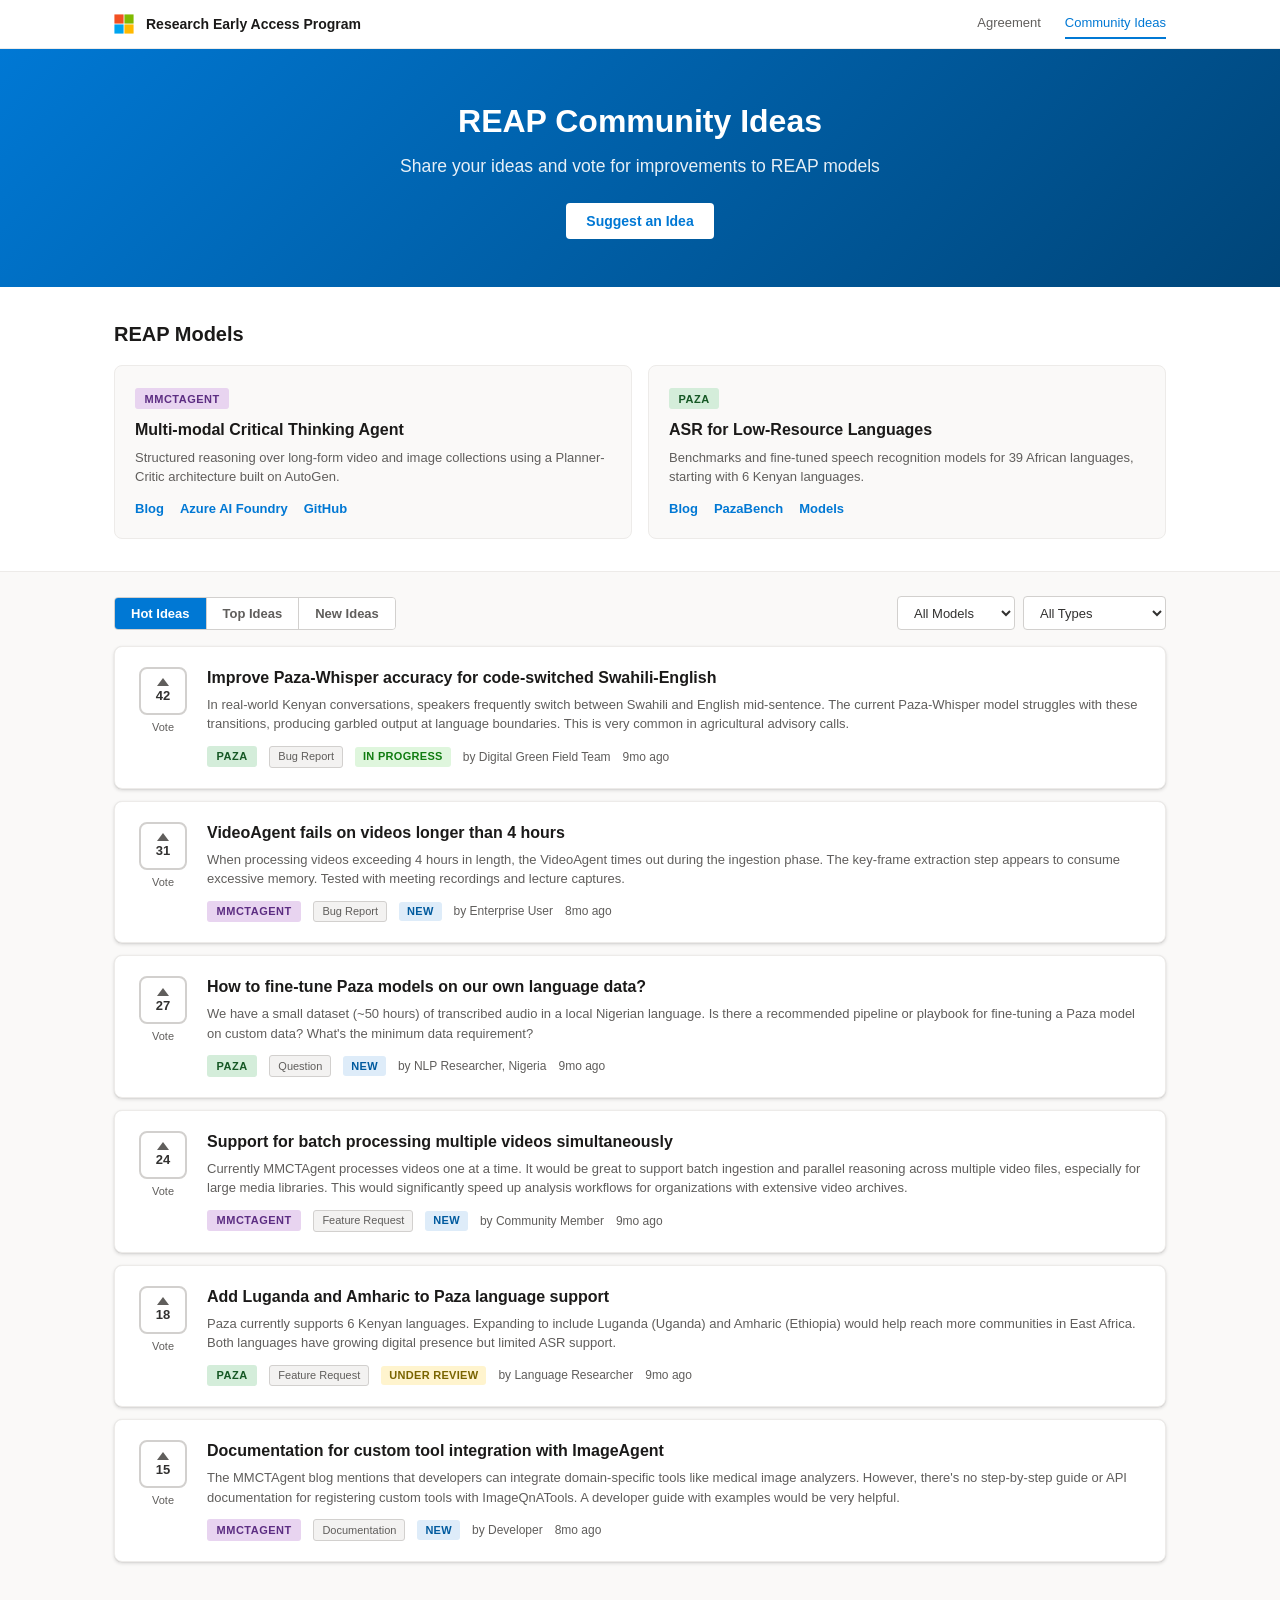
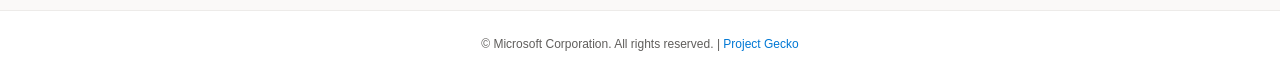
==== community.html @ 5a437394 "Add REAP Community Ideas page with voting, submit, sort/filter" ====
<!DOCTYPE html>
<html lang="en">
<head>
    <meta charset="UTF-8">
    <meta name="viewport" content="width=device-width, initial-scale=1.0">
    <title>REAP Community Ideas</title>
    <link rel="stylesheet" href="css/styles.css">
</head>
<body>
    <!-- Header -->
    <header class="header">
        <div class="header-inner">
            <div class="header-left">
                <svg class="ms-logo" viewBox="0 0 48 48" xmlns="http://www.w3.org/2000/svg">
                    <rect x="1" y="1" width="22" height="22" fill="#f25022"/>
                    <rect x="25" y="1" width="22" height="22" fill="#7fba00"/>
                    <rect x="1" y="25" width="22" height="22" fill="#00a4ef"/>
                    <rect x="25" y="25" width="22" height="22" fill="#ffb900"/>
                </svg>
                <span class="header-title">Research Early Access Program</span>
            </div>
            <nav class="header-nav">
                <a href="index.html">Agreement</a>
                <a href="community.html" class="active">Community Ideas</a>
            </nav>
        </div>
    </header>

    <!-- Hero -->
    <section class="hero">
        <div class="hero-inner">
            <h1>REAP Community Ideas</h1>
            <p class="hero-subtitle">Share your ideas and vote for improvements to REAP models</p>
            <button class="btn btn-primary" onclick="openSubmitModal()">Suggest an Idea</button>
        </div>
    </section>

    <!-- Model Cards -->
    <section class="models-section">
        <div class="container">
            <h2 class="section-title">REAP Models</h2>
            <div class="model-cards">
                <div class="model-card">
                    <div class="model-badge badge-mmctagent">MMCTAgent</div>
                    <h3>Multi-modal Critical Thinking Agent</h3>
                    <p>Structured reasoning over long-form video and image collections using a Planner-Critic architecture built on AutoGen.</p>
                    <div class="model-links">
                        <a href="https://www.microsoft.com/en-us/research/blog/mmctagent-enabling-multimodal-reasoning-over-large-video-and-image-collections/" target="_blank" rel="noopener noreferrer">Blog</a>
                        <a href="https://labs.ai.azure.com/projects/mmct-agent/" target="_blank" rel="noopener noreferrer">Azure AI Foundry</a>
                        <a href="https://github.com/microsoft/MMCTAgent" target="_blank" rel="noopener noreferrer">GitHub</a>
                    </div>
                </div>
                <div class="model-card">
                    <div class="model-badge badge-paza">Paza</div>
                    <h3>ASR for Low-Resource Languages</h3>
                    <p>Benchmarks and fine-tuned speech recognition models for 39 African languages, starting with 6 Kenyan languages.</p>
                    <div class="model-links">
                        <a href="https://www.microsoft.com/en-us/research/blog/paza-introducing-automatic-speech-recognition-benchmarks-and-models-for-low-resource-languages/" target="_blank" rel="noopener noreferrer">Blog</a>
                        <a href="https://huggingface.co/spaces/microsoft/paza-bench" target="_blank" rel="noopener noreferrer">PazaBench</a>
                        <a href="https://huggingface.co/collections/microsoft/paza" target="_blank" rel="noopener noreferrer">Models</a>
                    </div>
                </div>
            </div>
        </div>
    </section>

    <!-- Ideas Section -->
    <section class="ideas-section">
        <div class="container">
            <div class="ideas-header">
                <div class="sort-tabs">
                    <button class="tab active" data-sort="hot" onclick="setSort('hot', this)">Hot Ideas</button>
                    <button class="tab" data-sort="top" onclick="setSort('top', this)">Top Ideas</button>
                    <button class="tab" data-sort="new" onclick="setSort('new', this)">New Ideas</button>
                </div>
                <div class="filter-controls">
                    <select id="modelFilter" onchange="filterIdeas()">
                        <option value="all">All Models</option>
                        <option value="MMCTAgent">MMCTAgent</option>
                        <option value="Paza">Paza</option>
                    </select>
                    <select id="typeFilter" onchange="filterIdeas()">
                        <option value="all">All Types</option>
                        <option value="Feature Request">Feature Request</option>
                        <option value="Bug Report">Bug Report</option>
                        <option value="Question">Question</option>
                        <option value="Documentation">Documentation</option>
                    </select>
                </div>
            </div>

            <div id="ideasList" class="ideas-list">
                <!-- Ideas populated by JS -->
            </div>

            <div id="emptyState" class="empty-state" style="display:none;">
                <svg width="64" height="64" viewBox="0 0 24 24" fill="none" stroke="#999" stroke-width="1.5">
                    <path d="M9.663 17h4.673M12 3v1m6.364 1.636l-.707.707M21 12h-1M4 12H3m3.343-5.657l-.707-.707m2.828 9.9a5 5 0 117.072 0l-.548.547A3.374 3.374 0 0014 18.469V19a2 2 0 11-4 0v-.531c0-.895-.356-1.754-.988-2.386l-.548-.547z"/>
                </svg>
                <h3>No ideas yet</h3>
                <p>Be the first to suggest an idea for this model!</p>
                <button class="btn btn-primary" onclick="openSubmitModal()">Suggest an Idea</button>
            </div>
        </div>
    </section>

    <!-- Submit Modal -->
    <div id="submitModal" class="modal-overlay" style="display:none;">
        <div class="modal">
            <div class="modal-header">
                <h2>Suggest an Idea</h2>
                <button class="modal-close" onclick="closeSubmitModal()">&times;</button>
            </div>
            <form id="ideaForm" onsubmit="submitIdea(event)">
                <div class="form-group">
                    <label for="ideaTitle">Title <span class="required">*</span></label>
                    <input type="text" id="ideaTitle" required maxlength="200" placeholder="Brief summary of your idea">
                </div>
                <div class="form-group">
                    <label for="ideaDescription">Description <span class="required">*</span></label>
                    <textarea id="ideaDescription" required rows="5" maxlength="2000" placeholder="Describe your idea in detail. What problem does it solve? How would it work?"></textarea>
                </div>
                <div class="form-row">
                    <div class="form-group">
                        <label for="ideaModel">Model <span class="required">*</span></label>
                        <select id="ideaModel" required>
                            <option value="">Select a model</option>
                            <option value="MMCTAgent">MMCTAgent</option>
                            <option value="Paza">Paza</option>
                        </select>
                    </div>
                    <div class="form-group">
                        <label for="ideaType">Feedback Type <span class="required">*</span></label>
                        <select id="ideaType" required>
                            <option value="">Select type</option>
                            <option value="Feature Request">Feature Request</option>
                            <option value="Bug Report">Bug Report</option>
                            <option value="Question">Question</option>
                            <option value="Documentation">Documentation</option>
                        </select>
                    </div>
                </div>
                <div class="form-group">
                    <label for="ideaAuthor">Your Name <span class="optional">(optional)</span></label>
                    <input type="text" id="ideaAuthor" maxlength="100" placeholder="How should we credit you?">
                </div>
                <div class="form-actions">
                    <button type="button" class="btn btn-secondary" onclick="closeSubmitModal()">Cancel</button>
                    <button type="submit" class="btn btn-primary" id="submitBtn">Submit Idea</button>
                </div>
            </form>
        </div>
    </div>

    <!-- Toast Notification -->
    <div id="toast" class="toast" style="display:none;"></div>

    <footer class="footer">
        <p>&copy; Microsoft Corporation. All rights reserved. | <a href="https://www.microsoft.com/en-us/research/project/project-gecko/" target="_blank" rel="noopener noreferrer">Project Gecko</a></p>
    </footer>

    <script src="js/fingerprint.js"></script>
    <script src="js/app.js"></script>
</body>
</html>
---- css/styles.css ----
/* ============================================
   REAP Community Ideas – Fluent UI Inspired
   ============================================ */

:root {
    --ms-blue: #0078d4;
    --ms-blue-dark: #005a9e;
    --ms-blue-light: #deecf9;
    --ms-green: #107c10;
    --ms-red: #d13438;
    --ms-orange: #ffb900;
    --ms-purple: #8764b8;
    --ms-gray-10: #faf9f8;
    --ms-gray-20: #f3f2f1;
    --ms-gray-30: #edebe9;
    --ms-gray-40: #d2d0ce;
    --ms-gray-80: #605e5c;
    --ms-gray-90: #3b3a39;
    --ms-gray-100: #323130;
    --ms-gray-130: #1b1a19;
    --font-family: 'Segoe UI', -apple-system, BlinkMacSystemFont, sans-serif;
    --shadow-4: 0 1.6px 3.6px rgba(0,0,0,.132), 0 .3px .9px rgba(0,0,0,.108);
    --shadow-8: 0 3.2px 7.2px rgba(0,0,0,.132), 0 .6px 1.8px rgba(0,0,0,.108);
    --shadow-16: 0 6.4px 14.4px rgba(0,0,0,.132), 0 1.2px 3.6px rgba(0,0,0,.108);
    --radius: 8px;
}

* {
    margin: 0;
    padding: 0;
    box-sizing: border-box;
}

body {
    font-family: var(--font-family);
    color: var(--ms-gray-100);
    background: var(--ms-gray-10);
    line-height: 1.5;
}

a {
    color: var(--ms-blue);
    text-decoration: none;
}
a:hover {
    text-decoration: underline;
}

.container {
    max-width: 1100px;
    margin: 0 auto;
    padding: 0 1.5rem;
}

/* Header */
.header {
    background: #fff;
    border-bottom: 1px solid var(--ms-gray-30);
    position: sticky;
    top: 0;
    z-index: 100;
}
.header-inner {
    max-width: 1100px;
    margin: 0 auto;
    padding: 0 1.5rem;
    display: flex;
    align-items: center;
    justify-content: space-between;
    height: 48px;
}
.header-left {
    display: flex;
    align-items: center;
    gap: 0.75rem;
}
.ms-logo {
    width: 20px;
    height: 20px;
}
.header-title {
    font-size: 0.875rem;
    font-weight: 600;
    color: var(--ms-gray-130);
}
.header-nav {
    display: flex;
    gap: 1.5rem;
}
.header-nav a {
    font-size: 0.8125rem;
    color: var(--ms-gray-80);
    font-weight: 500;
    padding: 0.25rem 0;
    border-bottom: 2px solid transparent;
}
.header-nav a.active,
.header-nav a:hover {
    color: var(--ms-blue);
    border-bottom-color: var(--ms-blue);
    text-decoration: none;
}

/* Hero */
.hero {
    background: linear-gradient(135deg, #0078d4 0%, #004578 100%);
    color: #fff;
    padding: 3rem 0;
    text-align: center;
}
.hero-inner {
    max-width: 1100px;
    margin: 0 auto;
    padding: 0 1.5rem;
}
.hero h1 {
    font-size: 2rem;
    font-weight: 600;
    margin-bottom: 0.5rem;
}
.hero-subtitle {
    font-size: 1.1rem;
    opacity: 0.9;
    margin-bottom: 1.5rem;
}

/* Buttons */
.btn {
    display: inline-flex;
    align-items: center;
    gap: 0.5rem;
    padding: 0.6rem 1.25rem;
    border-radius: 4px;
    font-size: 0.875rem;
    font-weight: 600;
    font-family: var(--font-family);
    cursor: pointer;
    border: none;
    transition: all 0.15s;
}
.btn-primary {
    background: #fff;
    color: var(--ms-blue);
}
.hero .btn-primary:hover {
    background: var(--ms-blue-light);
}
.btn-secondary {
    background: transparent;
    color: var(--ms-gray-80);
    border: 1px solid var(--ms-gray-40);
}
.btn-secondary:hover {
    background: var(--ms-gray-20);
}

/* Model Cards Section */
.models-section {
    padding: 2rem 0;
    background: #fff;
    border-bottom: 1px solid var(--ms-gray-30);
}
.section-title {
    font-size: 1.25rem;
    font-weight: 600;
    margin-bottom: 1rem;
    color: var(--ms-gray-130);
}
.model-cards {
    display: grid;
    grid-template-columns: 1fr 1fr;
    gap: 1rem;
}
.model-card {
    background: var(--ms-gray-10);
    border: 1px solid var(--ms-gray-30);
    border-radius: var(--radius);
    padding: 1.25rem;
}
.model-card h3 {
    font-size: 1rem;
    font-weight: 600;
    margin: 0.5rem 0 0.4rem;
    color: var(--ms-gray-130);
}
.model-card p {
    font-size: 0.8125rem;
    color: var(--ms-gray-80);
    margin-bottom: 0.75rem;
    line-height: 1.5;
}
.model-links {
    display: flex;
    gap: 1rem;
}
.model-links a {
    font-size: 0.8125rem;
    font-weight: 600;
}

/* Badges */
.model-badge {
    display: inline-block;
    padding: 0.15rem 0.6rem;
    border-radius: 3px;
    font-size: 0.6875rem;
    font-weight: 700;
    text-transform: uppercase;
    letter-spacing: 0.5px;
}
.badge-mmctagent {
    background: #e8d4f0;
    color: #5c2d82;
}
.badge-paza {
    background: #d4edda;
    color: #155724;
}

.status-badge {
    display: inline-block;
    padding: 0.1rem 0.5rem;
    border-radius: 3px;
    font-size: 0.6875rem;
    font-weight: 600;
    text-transform: uppercase;
    letter-spacing: 0.3px;
}
.status-new {
    background: var(--ms-blue-light);
    color: var(--ms-blue-dark);
}
.status-under-review {
    background: #fff4ce;
    color: #7a6400;
}
.status-in-progress {
    background: #dff6dd;
    color: #107c10;
}
.status-completed {
    background: #d2d0ce;
    color: #3b3a39;
}

.type-tag {
    display: inline-block;
    padding: 0.1rem 0.5rem;
    border-radius: 3px;
    font-size: 0.6875rem;
    color: var(--ms-gray-80);
    background: var(--ms-gray-20);
    border: 1px solid var(--ms-gray-40);
}

/* Ideas Section */
.ideas-section {
    padding: 1.5rem 0 3rem;
}
.ideas-header {
    display: flex;
    align-items: center;
    justify-content: space-between;
    margin-bottom: 1rem;
    flex-wrap: wrap;
    gap: 0.75rem;
}
.sort-tabs {
    display: flex;
    gap: 0;
    border: 1px solid var(--ms-gray-40);
    border-radius: 4px;
    overflow: hidden;
}
.tab {
    padding: 0.5rem 1rem;
    font-size: 0.8125rem;
    font-weight: 600;
    font-family: var(--font-family);
    background: #fff;
    border: none;
    border-right: 1px solid var(--ms-gray-40);
    cursor: pointer;
    color: var(--ms-gray-80);
    transition: all 0.15s;
}
.tab:last-child {
    border-right: none;
}
.tab.active {
    background: var(--ms-blue);
    color: #fff;
}
.tab:hover:not(.active) {
    background: var(--ms-gray-20);
}

.filter-controls {
    display: flex;
    gap: 0.5rem;
}
.filter-controls select {
    padding: 0.45rem 0.75rem;
    font-size: 0.8125rem;
    font-family: var(--font-family);
    border: 1px solid var(--ms-gray-40);
    border-radius: 4px;
    background: #fff;
    color: var(--ms-gray-100);
    cursor: pointer;
}

/* Idea Cards */
.ideas-list {
    display: flex;
    flex-direction: column;
    gap: 0.75rem;
}

.idea-card {
    background: #fff;
    border: 1px solid var(--ms-gray-30);
    border-radius: var(--radius);
    padding: 1.25rem;
    display: flex;
    gap: 1rem;
    box-shadow: var(--shadow-4);
    transition: box-shadow 0.15s;
}
.idea-card:hover {
    box-shadow: var(--shadow-8);
}

.vote-section {
    display: flex;
    flex-direction: column;
    align-items: center;
    min-width: 56px;
}
.vote-btn {
    width: 48px;
    height: 48px;
    border: 2px solid var(--ms-gray-40);
    border-radius: var(--radius);
    background: #fff;
    cursor: pointer;
    display: flex;
    flex-direction: column;
    align-items: center;
    justify-content: center;
    transition: all 0.15s;
    gap: 2px;
}
.vote-btn:hover:not(.voted):not(:disabled) {
    border-color: var(--ms-blue);
    background: var(--ms-blue-light);
}
.vote-btn.voted {
    border-color: var(--ms-blue);
    background: var(--ms-blue);
    cursor: default;
}
.vote-btn.voted .vote-arrow {
    border-bottom-color: #fff;
}
.vote-btn.voted .vote-count {
    color: #fff;
}
.vote-arrow {
    width: 0;
    height: 0;
    border-left: 6px solid transparent;
    border-right: 6px solid transparent;
    border-bottom: 8px solid var(--ms-gray-80);
    transition: border-color 0.15s;
}
.vote-btn:hover:not(.voted):not(:disabled) .vote-arrow {
    border-bottom-color: var(--ms-blue);
}
.vote-count {
    font-size: 0.8125rem;
    font-weight: 700;
    color: var(--ms-gray-100);
    font-family: var(--font-family);
}
.vote-label {
    font-size: 0.6875rem;
    color: var(--ms-gray-80);
    margin-top: 0.25rem;
}

.idea-content {
    flex: 1;
    min-width: 0;
}
.idea-title {
    font-size: 1rem;
    font-weight: 600;
    color: var(--ms-gray-130);
    margin-bottom: 0.35rem;
    line-height: 1.4;
}
.idea-description {
    font-size: 0.8125rem;
    color: var(--ms-gray-80);
    margin-bottom: 0.75rem;
    line-height: 1.5;
    display: -webkit-box;
    -webkit-line-clamp: 3;
    -webkit-box-orient: vertical;
    overflow: hidden;
}
.idea-meta {
    display: flex;
    align-items: center;
    gap: 0.75rem;
    flex-wrap: wrap;
}
.idea-author {
    font-size: 0.75rem;
    color: var(--ms-gray-80);
}
.idea-time {
    font-size: 0.75rem;
    color: var(--ms-gray-80);
}

/* Empty State */
.empty-state {
    text-align: center;
    padding: 3rem 1rem;
    color: var(--ms-gray-80);
}
.empty-state svg {
    margin-bottom: 1rem;
}
.empty-state h3 {
    font-size: 1.1rem;
    margin-bottom: 0.5rem;
    color: var(--ms-gray-100);
}
.empty-state p {
    margin-bottom: 1.25rem;
    font-size: 0.875rem;
}
.empty-state .btn-primary {
    background: var(--ms-blue);
    color: #fff;
}
.empty-state .btn-primary:hover {
    background: var(--ms-blue-dark);
}

/* Modal */
.modal-overlay {
    position: fixed;
    top: 0;
    left: 0;
    right: 0;
    bottom: 0;
    background: rgba(0, 0, 0, 0.4);
    display: flex;
    align-items: center;
    justify-content: center;
    z-index: 1000;
    padding: 1rem;
}
.modal {
    background: #fff;
    border-radius: var(--radius);
    box-shadow: var(--shadow-16);
    width: 100%;
    max-width: 560px;
    max-height: 90vh;
    overflow-y: auto;
}
.modal-header {
    display: flex;
    align-items: center;
    justify-content: space-between;
    padding: 1.25rem 1.5rem;
    border-bottom: 1px solid var(--ms-gray-30);
}
.modal-header h2 {
    font-size: 1.25rem;
    font-weight: 600;
}
.modal-close {
    background: none;
    border: none;
    font-size: 1.5rem;
    cursor: pointer;
    color: var(--ms-gray-80);
    line-height: 1;
    padding: 0.25rem;
}
.modal-close:hover {
    color: var(--ms-gray-130);
}

/* Form */
#ideaForm {
    padding: 1.5rem;
}
.form-group {
    margin-bottom: 1rem;
}
.form-group label {
    display: block;
    font-size: 0.8125rem;
    font-weight: 600;
    margin-bottom: 0.35rem;
    color: var(--ms-gray-100);
}
.required {
    color: var(--ms-red);
}
.optional {
    font-weight: 400;
    color: var(--ms-gray-80);
}
.form-group input,
.form-group textarea,
.form-group select {
    width: 100%;
    padding: 0.5rem 0.75rem;
    font-size: 0.875rem;
    font-family: var(--font-family);
    border: 1px solid var(--ms-gray-40);
    border-radius: 4px;
    color: var(--ms-gray-100);
    transition: border-color 0.15s;
}
.form-group input:focus,
.form-group textarea:focus,
.form-group select:focus {
    outline: none;
    border-color: var(--ms-blue);
    box-shadow: 0 0 0 1px var(--ms-blue);
}
.form-row {
    display: grid;
    grid-template-columns: 1fr 1fr;
    gap: 1rem;
}
.form-actions {
    display: flex;
    justify-content: flex-end;
    gap: 0.75rem;
    padding-top: 0.5rem;
    border-top: 1px solid var(--ms-gray-30);
    margin-top: 0.5rem;
}
.form-actions .btn-primary {
    background: var(--ms-blue);
    color: #fff;
}
.form-actions .btn-primary:hover {
    background: var(--ms-blue-dark);
}

/* Toast */
.toast {
    position: fixed;
    bottom: 1.5rem;
    right: 1.5rem;
    padding: 0.75rem 1.25rem;
    background: var(--ms-gray-130);
    color: #fff;
    border-radius: 4px;
    font-size: 0.875rem;
    box-shadow: var(--shadow-16);
    z-index: 2000;
    animation: slideIn 0.3s ease;
}
.toast.success {
    background: var(--ms-green);
}
.toast.error {
    background: var(--ms-red);
}
@keyframes slideIn {
    from { transform: translateY(1rem); opacity: 0; }
    to { transform: translateY(0); opacity: 1; }
}

/* Footer */
.footer {
    text-align: center;
    padding: 1.5rem;
    font-size: 0.75rem;
    color: var(--ms-gray-80);
    border-top: 1px solid var(--ms-gray-30);
    background: #fff;
}

/* Responsive */
@media (max-width: 768px) {
    .model-cards {
        grid-template-columns: 1fr;
    }
    .ideas-header {
        flex-direction: column;
        align-items: stretch;
    }
    .filter-controls {
        flex-direction: column;
    }
    .form-row {
        grid-template-columns: 1fr;
    }
    .hero h1 {
        font-size: 1.5rem;
    }
    .idea-card {
        flex-direction: column;
    }
    .vote-section {
        flex-direction: row;
        gap: 0.5rem;
    }
    .vote-label {
        margin-top: 0;
    }
}
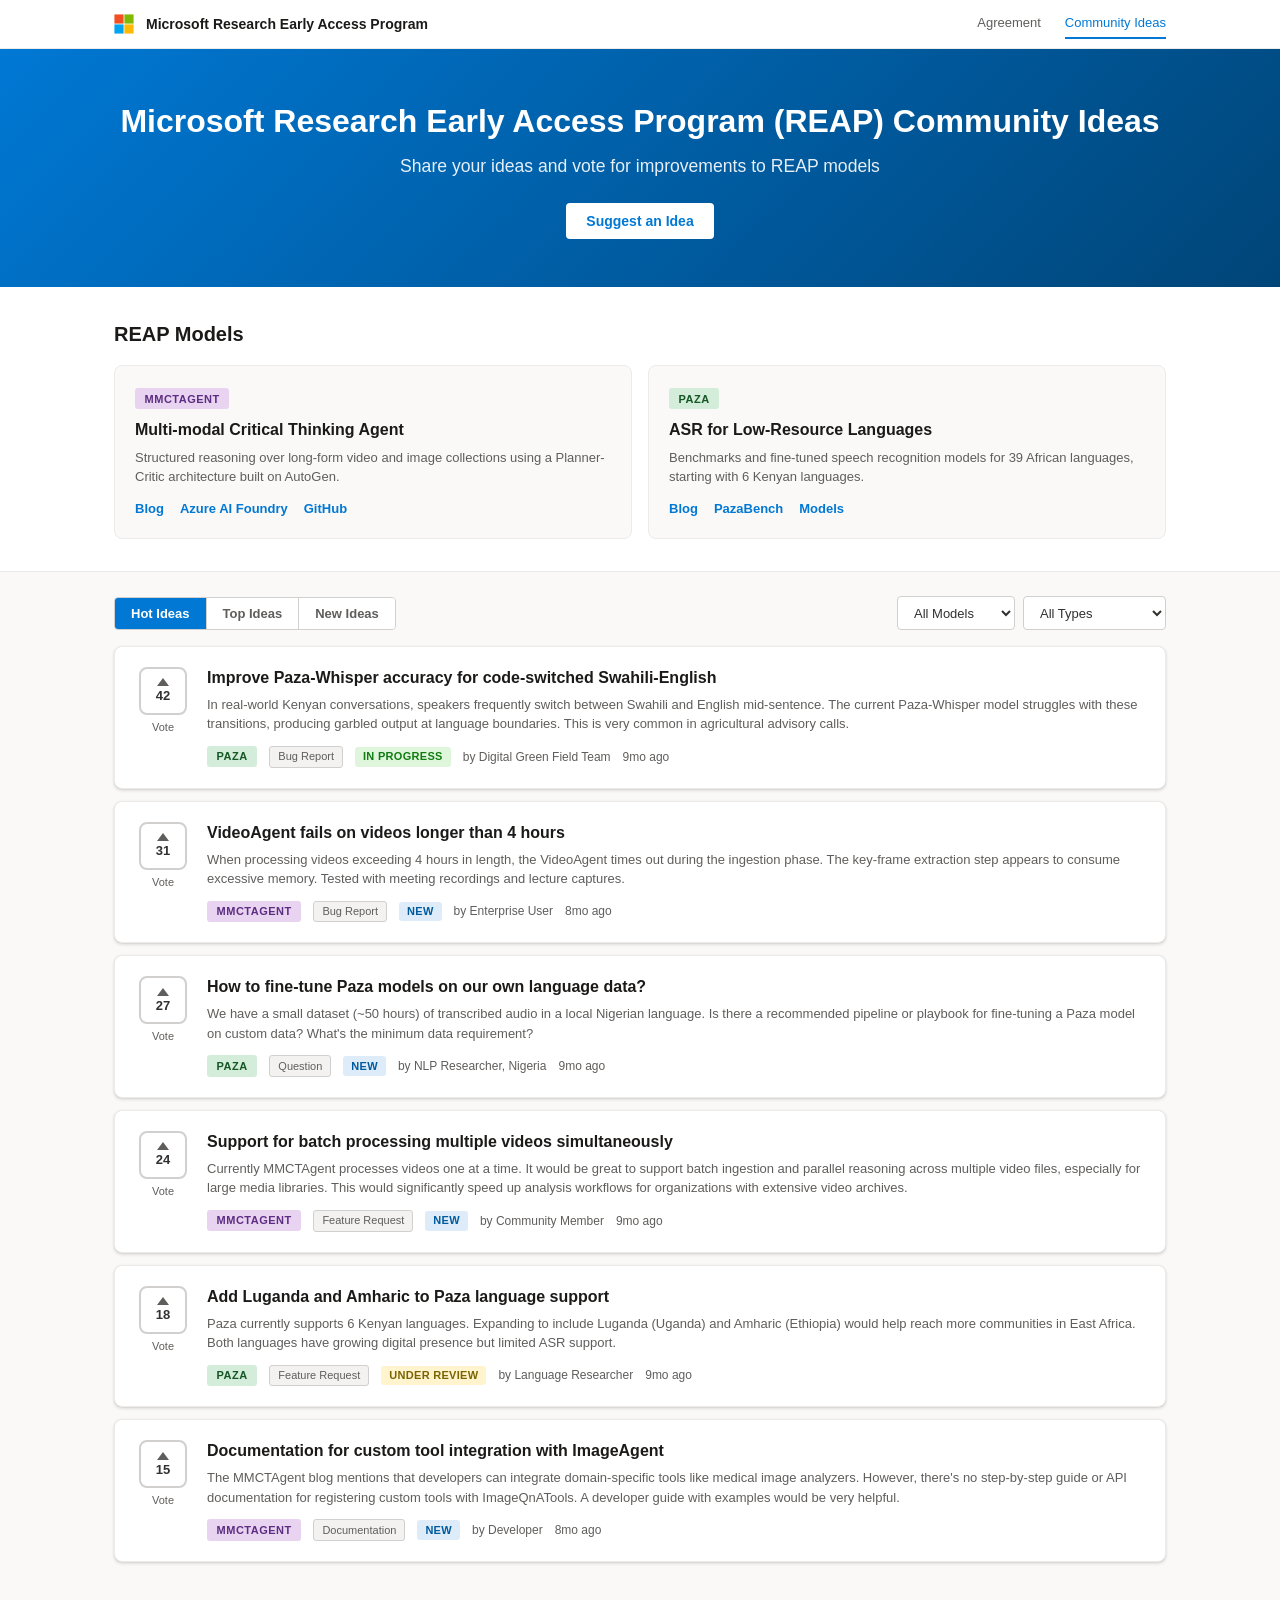
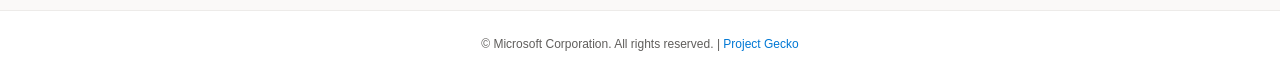
==== commit 28e65d98: "Update header and title text" ====
--- a/community.html
+++ b/community.html
@@ -3,7 +3,7 @@
 <head>
     <meta charset="UTF-8">
     <meta name="viewport" content="width=device-width, initial-scale=1.0">
-    <title>REAP Community Ideas</title>
+    <title>Microsoft Research Early Access Program (REAP) Community Ideas</title>
     <link rel="stylesheet" href="css/styles.css">
 </head>
 <body>
@@ -17,7 +17,7 @@
                     <rect x="1" y="25" width="22" height="22" fill="#00a4ef"/>
                     <rect x="25" y="25" width="22" height="22" fill="#ffb900"/>
                 </svg>
-                <span class="header-title">Research Early Access Program</span>
+                <span class="header-title">Microsoft Research Early Access Program</span>
             </div>
             <nav class="header-nav">
                 <a href="index.html">Agreement</a>
@@ -29,7 +29,7 @@
     <!-- Hero -->
     <section class="hero">
         <div class="hero-inner">
-            <h1>REAP Community Ideas</h1>
+            <h1>Microsoft Research Early Access Program (REAP) Community Ideas</h1>
             <p class="hero-subtitle">Share your ideas and vote for improvements to REAP models</p>
             <button class="btn btn-primary" onclick="openSubmitModal()">Suggest an Idea</button>
         </div>
